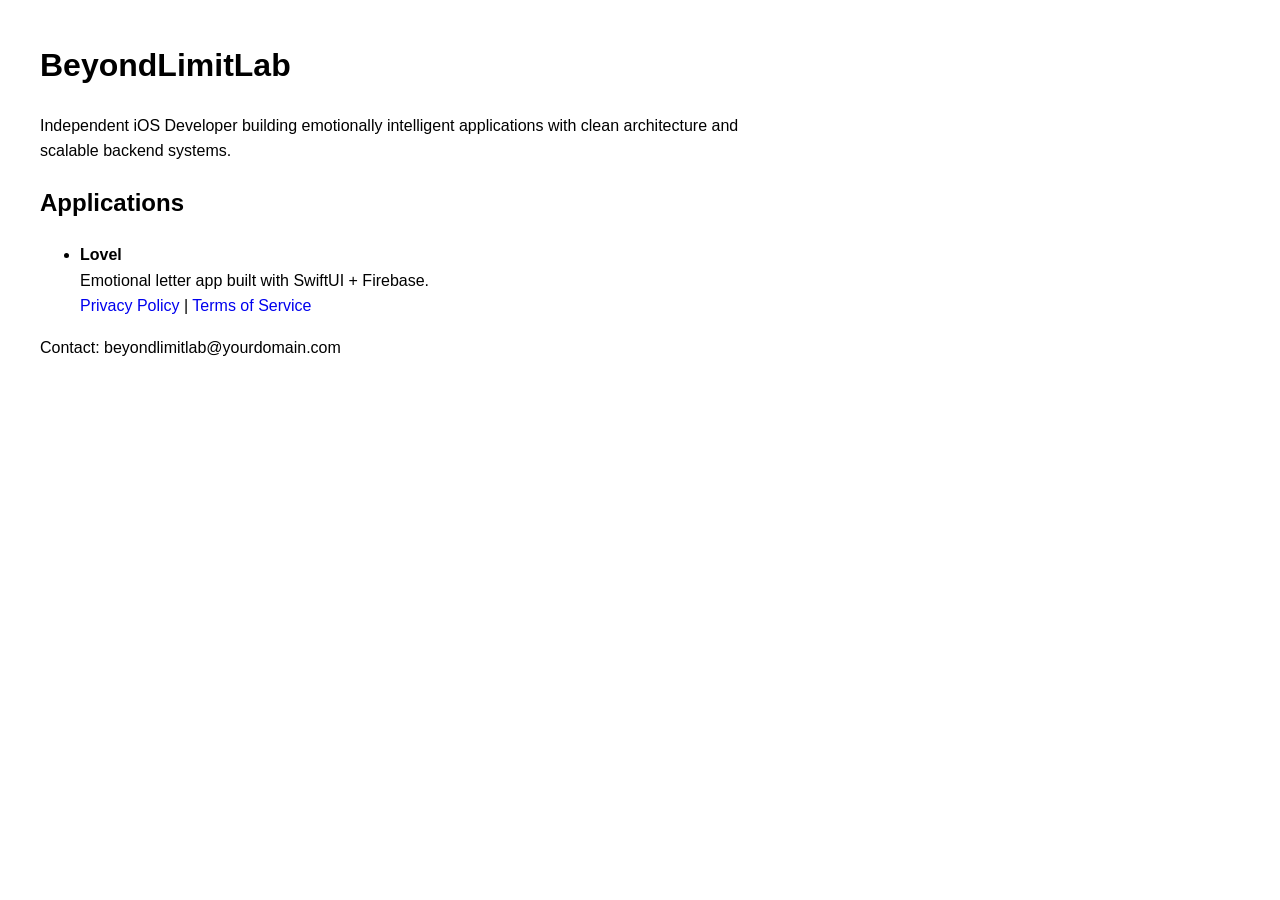
==== index.html @ 3abb42df "Create index.html" ====
<!doctype html>
<html>
<head>
  <meta charset="utf-8" />
  <meta name="viewport" content="width=device-width, initial-scale=1" />
  <title>BeyondLimitLab</title>
  <style>
    body {
      font-family: -apple-system, BlinkMacSystemFont, sans-serif;
      margin: 40px;
      max-width: 700px;
      line-height: 1.6;
    }
    h1 { font-size: 32px; }
    a { text-decoration: none; }
  </style>
</head>
<body>

<h1>BeyondLimitLab</h1>

<p>
Independent iOS Developer building emotionally intelligent applications
with clean architecture and scalable backend systems.
</p>

<h2>Applications</h2>

<ul>
  <li>
    <strong>Lovel</strong><br>
    Emotional letter app built with SwiftUI + Firebase.<br>
    <a href="/lovel/privacy.html">Privacy Policy</a> |
    <a href="/lovel/terms.html">Terms of Service</a>
  </li>
</ul>

<p>Contact: beyondlimitlab@yourdomain.com</p>

</body>
</html>
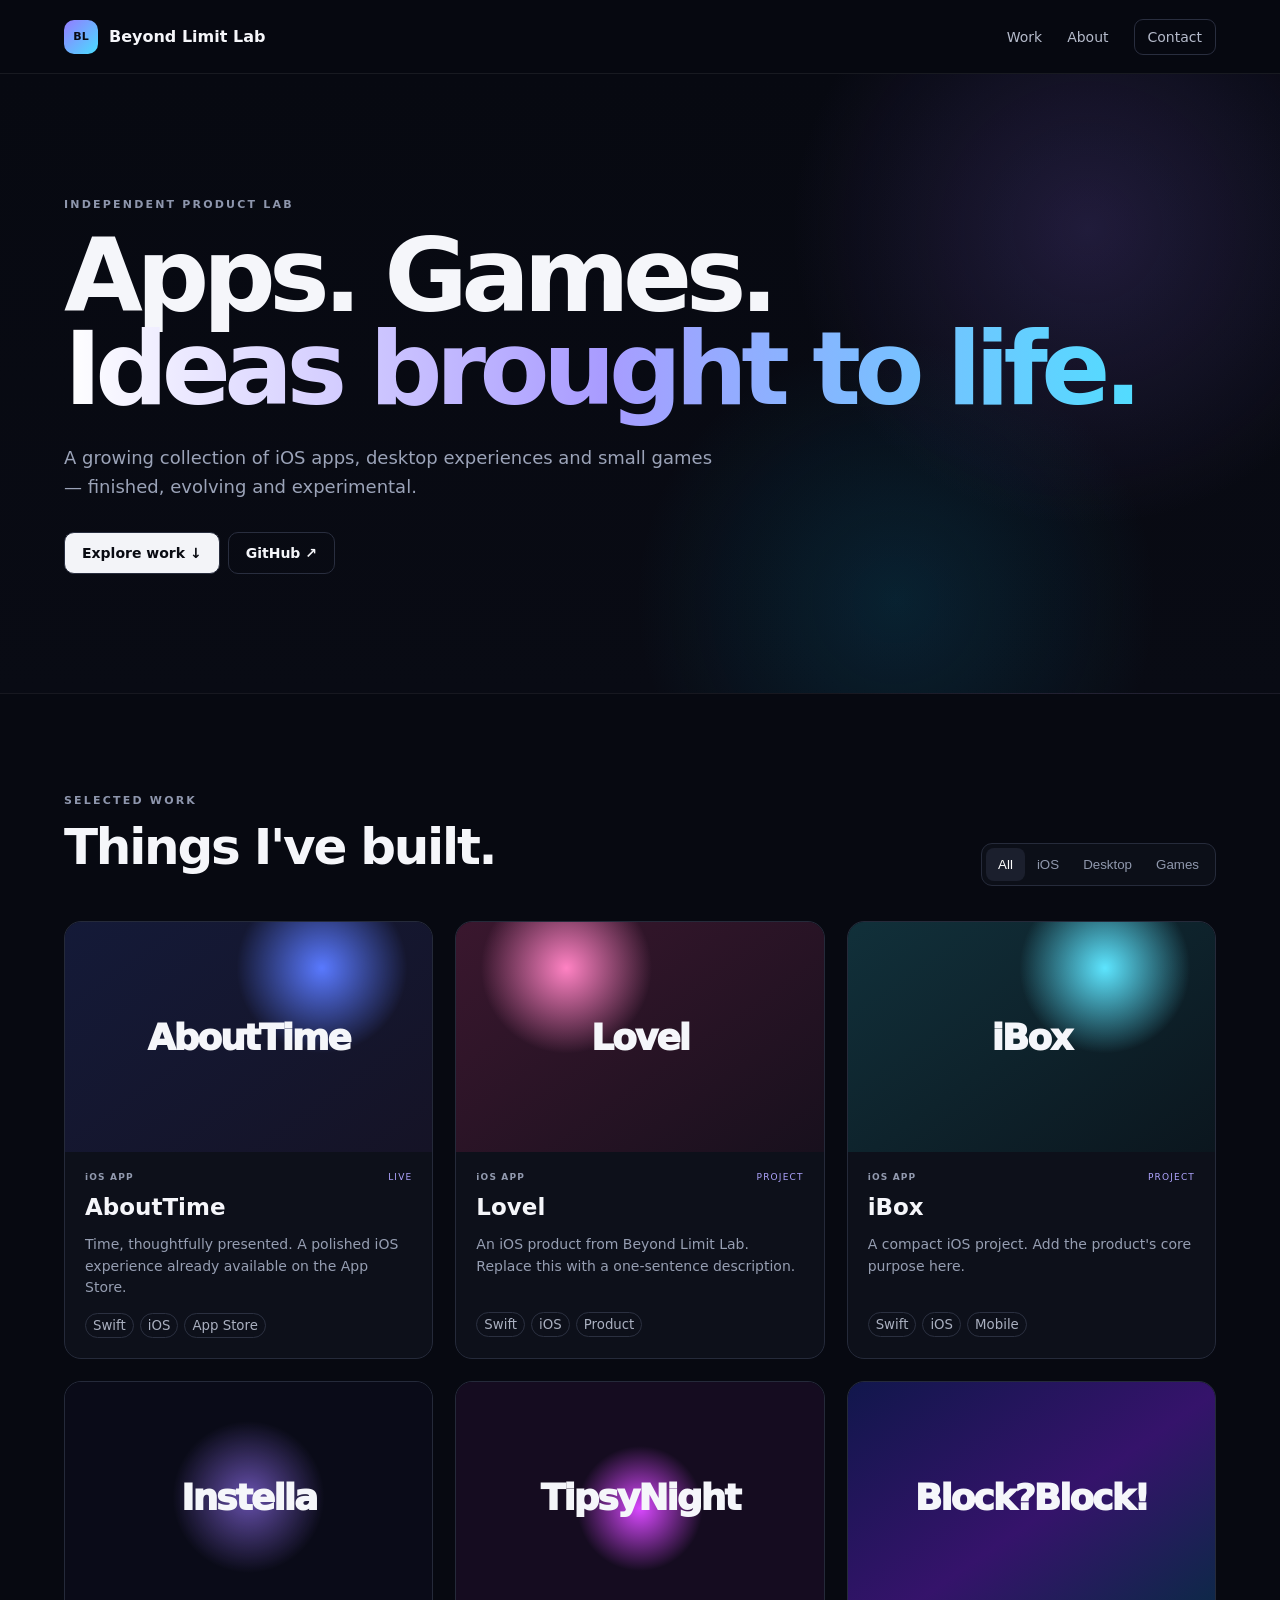
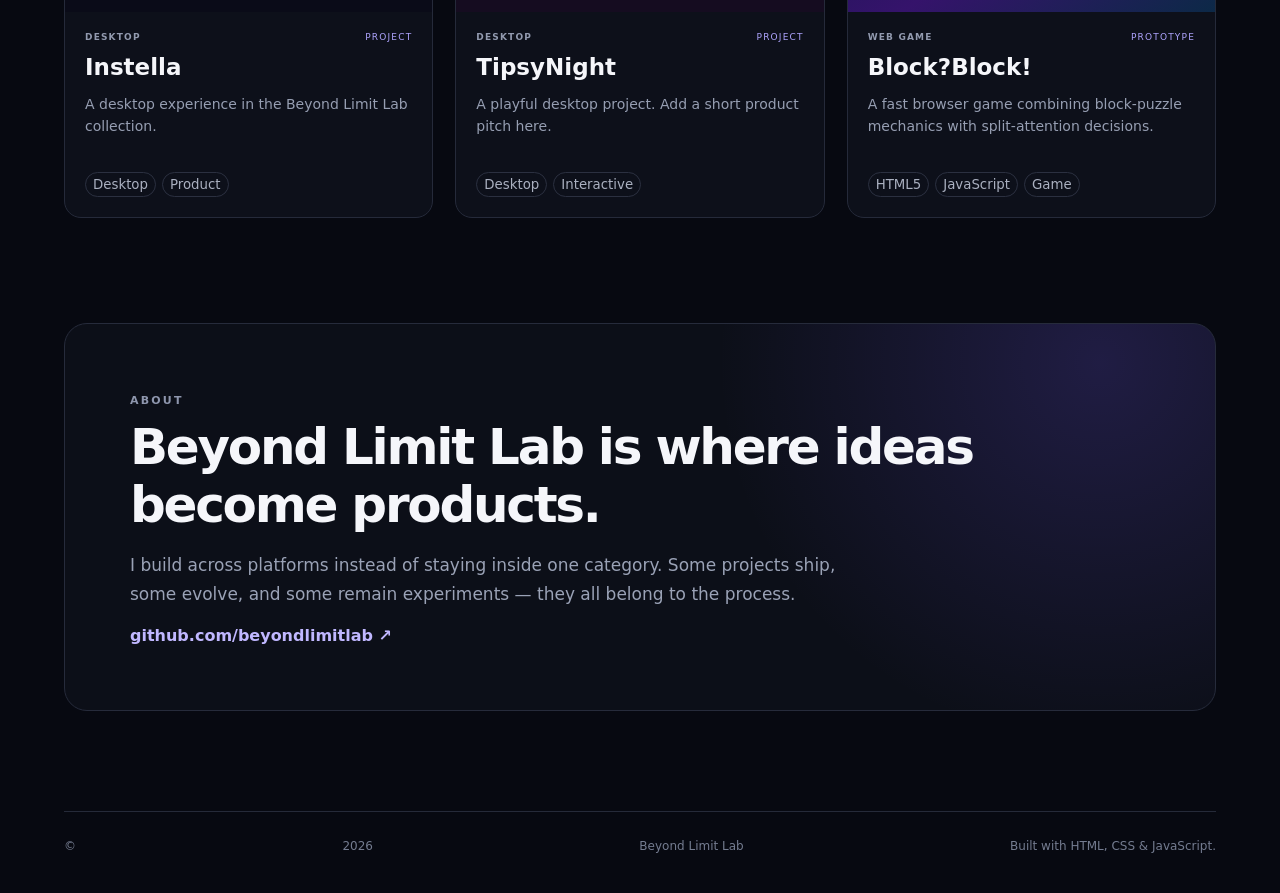
==== commit a2ed5a4c: "Add files via upload" ====
--- a/index.html
+++ b/index.html
@@ -1,41 +1,29 @@
-<!doctype html>
-<html>
-<head>
-  <meta charset="utf-8" />
-  <meta name="viewport" content="width=device-width, initial-scale=1" />
-  <title>BeyondLimitLab</title>
-  <style>
-    body {
-      font-family: -apple-system, BlinkMacSystemFont, sans-serif;
-      margin: 40px;
-      max-width: 700px;
-      line-height: 1.6;
-    }
-    h1 { font-size: 32px; }
-    a { text-decoration: none; }
-  </style>
-</head>
-<body>
-
-<h1>BeyondLimitLab</h1>
-
-<p>
-Independent iOS Developer building emotionally intelligent applications
-with clean architecture and scalable backend systems.
-</p>
-
-<h2>Applications</h2>
-
-<ul>
-  <li>
-    <strong>Lovel</strong><br>
-    Emotional letter app built with SwiftUI + Firebase.<br>
-    <a href="/lovel/privacy.html">Privacy Policy</a> |
-    <a href="/lovel/terms.html">Terms of Service</a>
-  </li>
-</ul>
-
-<p>Contact: beyondlimitlab@yourdomain.com</p>
-
-</body>
-</html>
+<!doctype html><html lang="en"><head><meta charset="utf-8"><meta name="viewport" content="width=device-width,initial-scale=1">
+<title>Beyond Limit Lab</title><meta name="description" content="Beyond Limit Lab — apps, games and experiments."><link rel="stylesheet" href="style.css"></head>
+<body><header><a class="brand" href="#"><i>BL</i> Beyond Limit Lab</a><nav><a href="#work">Work</a><a href="#about">About</a><a class="contact" href="mailto:hello@example.com">Contact</a></nav></header>
+<main><section class="hero"><div><label>INDEPENDENT PRODUCT LAB</label><h1>Apps. Games.<br><span>Ideas brought to life.</span></h1>
+<p>A growing collection of iOS apps, desktop experiences and small games — finished, evolving and experimental.</p>
+<a class="btn light" href="#work">Explore work ↓</a><a class="btn" href="https://github.com/beyondlimitlab">GitHub ↗</a></div></section>
+<section id="work" class="work"><div class="title"><div><label>SELECTED WORK</label><h2>Things I've built.</h2></div>
+<div class="filters"><button class="active" data-filter="all">All</button><button data-filter="ios">iOS</button><button data-filter="desktop">Desktop</button><button data-filter="game">Games</button></div></div>
+<div class="grid"><article class="card" data-category="ios">
+<a class="cover cover-abouttime" href="#"><span>AboutTime</span></a>
+<div class="body"><div class="meta"><b>iOS APP</b><em>LIVE</em></div><h3>AboutTime</h3><p>Time, thoughtfully presented. A polished iOS experience already available on the App Store.</p>
+<div class="tags"><small>Swift</small><small>iOS</small><small>App Store</small></div></div></article><article class="card" data-category="ios">
+<a class="cover cover-lovel" href="#"><span>Lovel</span></a>
+<div class="body"><div class="meta"><b>iOS APP</b><em>PROJECT</em></div><h3>Lovel</h3><p>An iOS product from Beyond Limit Lab. Replace this with a one-sentence description.</p>
+<div class="tags"><small>Swift</small><small>iOS</small><small>Product</small></div></div></article><article class="card" data-category="ios">
+<a class="cover cover-ibox" href="#"><span>iBox</span></a>
+<div class="body"><div class="meta"><b>iOS APP</b><em>PROJECT</em></div><h3>iBox</h3><p>A compact iOS project. Add the product's core purpose here.</p>
+<div class="tags"><small>Swift</small><small>iOS</small><small>Mobile</small></div></div></article><article class="card" data-category="desktop">
+<a class="cover cover-instella" href="#"><span>Instella</span></a>
+<div class="body"><div class="meta"><b>DESKTOP</b><em>PROJECT</em></div><h3>Instella</h3><p>A desktop experience in the Beyond Limit Lab collection.</p>
+<div class="tags"><small>Desktop</small><small>Product</small></div></div></article><article class="card" data-category="desktop">
+<a class="cover cover-tipsy" href="#"><span>TipsyNight</span></a>
+<div class="body"><div class="meta"><b>DESKTOP</b><em>PROJECT</em></div><h3>TipsyNight</h3><p>A playful desktop project. Add a short product pitch here.</p>
+<div class="tags"><small>Desktop</small><small>Interactive</small></div></div></article><article class="card" data-category="game">
+<a class="cover cover-block" href="#"><span>Block?Block!</span></a>
+<div class="body"><div class="meta"><b>WEB GAME</b><em>PROTOTYPE</em></div><h3>Block?Block!</h3><p>A fast browser game combining block-puzzle mechanics with split-attention decisions.</p>
+<div class="tags"><small>HTML5</small><small>JavaScript</small><small>Game</small></div></div></article></div></section>
+<section id="about" class="about"><label>ABOUT</label><h2>Beyond Limit Lab is where ideas become products.</h2><p>I build across platforms instead of staying inside one category. Some projects ship, some evolve, and some remain experiments — they all belong to the process.</p><a href="https://github.com/beyondlimitlab">github.com/beyondlimitlab ↗</a></section>
+</main><footer>© <span id="year"></span> Beyond Limit Lab <span>Built with HTML, CSS & JavaScript.</span></footer><script src="script.js"></script></body></html>
--- a/style.css
+++ b/style.css
@@ -0,0 +1 @@
+*{box-sizing:border-box}html{scroll-behavior:smooth}body{margin:0;background:#070911;color:#f5f6fa;font-family:Inter,system-ui,-apple-system,Segoe UI,sans-serif}a{text-decoration:none;color:inherit}header{height:74px;padding:0 5vw;display:flex;align-items:center;justify-content:space-between;position:sticky;top:0;z-index:10;background:#070911dd;backdrop-filter:blur(16px);border-bottom:1px solid #ffffff12}.brand{font-weight:800;display:flex;gap:11px;align-items:center}.brand i{font-style:normal;font-size:11px;display:grid;place-items:center;width:34px;height:34px;border-radius:10px;background:linear-gradient(135deg,#947cff,#49ddff);color:#090b13}nav{display:flex;gap:25px;align-items:center;font-size:14px;color:#b5bbcb}.contact{border:1px solid #292e3f;padding:9px 13px;border-radius:9px}.hero{min-height:620px;display:flex;align-items:center;padding:80px 5vw;background:radial-gradient(circle at 85% 25%,#523f8d55,transparent 25%),radial-gradient(circle at 70% 85%,#087da633,transparent 25%),linear-gradient(#070911,#090b14);border-bottom:1px solid #ffffff10}.hero>div,.work,.about,footer{width:min(1180px,90vw);margin:auto}label{font-size:11px;letter-spacing:.2em;font-weight:800;color:#8e96ad}h1{font-size:clamp(55px,8vw,102px);line-height:.91;letter-spacing:-.065em;margin:18px 0 27px}h1 span{color:transparent;background:linear-gradient(90deg,#fff,#a99cff,#52dcff);background-clip:text}.hero p{max-width:650px;color:#9ba3b8;font-size:18px;line-height:1.65}.btn{display:inline-block;border:1px solid #292e3f;border-radius:10px;padding:12px 17px;margin:12px 8px 0 0;font-weight:750;font-size:14px}.btn.light{background:#f3f4f8;color:#090b12}.work{padding:95px 0}.title{display:flex;justify-content:space-between;align-items:end;margin-bottom:35px}h2{font-size:clamp(34px,4vw,50px);letter-spacing:-.045em;margin:10px 0}.filters{display:flex;background:#0c0f18;border:1px solid #262b3b;border-radius:11px;padding:4px}.filters button{border:0;background:transparent;color:#9098ad;padding:9px 12px;border-radius:8px;cursor:pointer}.filters button.active,.filters button:hover{background:#1b1f2d;color:white}.grid{display:grid;grid-template-columns:repeat(3,1fr);gap:22px}.card{background:#0d101a;border:1px solid #252a3a;border-radius:17px;overflow:hidden;transition:.22s}.card:hover{transform:translateY(-5px);border-color:#42495f}.card.hide{display:none}.cover{height:230px;display:grid;place-items:center;position:relative;overflow:hidden}.cover span{font-size:36px;font-weight:950;letter-spacing:-.055em;text-align:center}.cover:after{content:"VIEW PROJECT ↗";position:absolute;top:13px;right:13px;font-size:9px;letter-spacing:.1em;background:#05070dbb;border:1px solid #ffffff25;border-radius:7px;padding:6px 8px;opacity:0;transition:.2s}.card:hover .cover:after{opacity:1}.cover-abouttime{background:radial-gradient(circle at 70% 20%,#5979ff,transparent 27%),linear-gradient(145deg,#141a38,#151326)}.cover-lovel{background:radial-gradient(circle at 30% 20%,#ff82c3,transparent 27%),linear-gradient(145deg,#3a172e,#18101d)}.cover-ibox{background:radial-gradient(circle at 70% 20%,#5de5ff,transparent 27%),linear-gradient(145deg,#11303a,#0b161e)}.cover-instella{background:radial-gradient(circle at 50% 50%,#6750ad,transparent 35%),#0a0b18}.cover-tipsy{background:radial-gradient(circle at 50% 55%,#d948ff,transparent 28%),#150c20}.cover-block{background:linear-gradient(145deg,#11174c,#35136b 55%,#0c2947)}.body{padding:20px}.meta{display:flex;justify-content:space-between;font-size:9px;letter-spacing:.13em;color:#929aaf}.meta em{font-style:normal;color:#afa5ff}.body h3{font-size:23px;margin:12px 0 7px}.body p{color:#969eb2;line-height:1.55;font-size:14px;min-height:64px}.tags{display:flex;gap:6px;flex-wrap:wrap}.tags small{border:1px solid #2b3040;border-radius:99px;padding:4px 7px;color:#aab0c0}.about{margin-top:10px;margin-bottom:100px;padding:65px;border:1px solid #262b3b;border-radius:23px;background:radial-gradient(circle at 90% 10%,#7657ff30,transparent 35%),#0c0f18}.about p{max-width:720px;color:#9aa2b6;line-height:1.7;font-size:17px}.about a{color:#c0b7ff;font-weight:700}footer{border-top:1px solid #252a39;padding:27px 0 40px;color:#747c90;font-size:12px;display:flex;justify-content:space-between}@media(max-width:900px){.grid{grid-template-columns:repeat(2,1fr)}.title{align-items:flex-start;flex-direction:column;gap:15px}}@media(max-width:620px){nav a:not(.contact){display:none}.grid{grid-template-columns:1fr}.hero{min-height:550px}.filters{width:100%;overflow:auto}.about{padding:30px}footer{flex-direction:column;gap:10px}}
